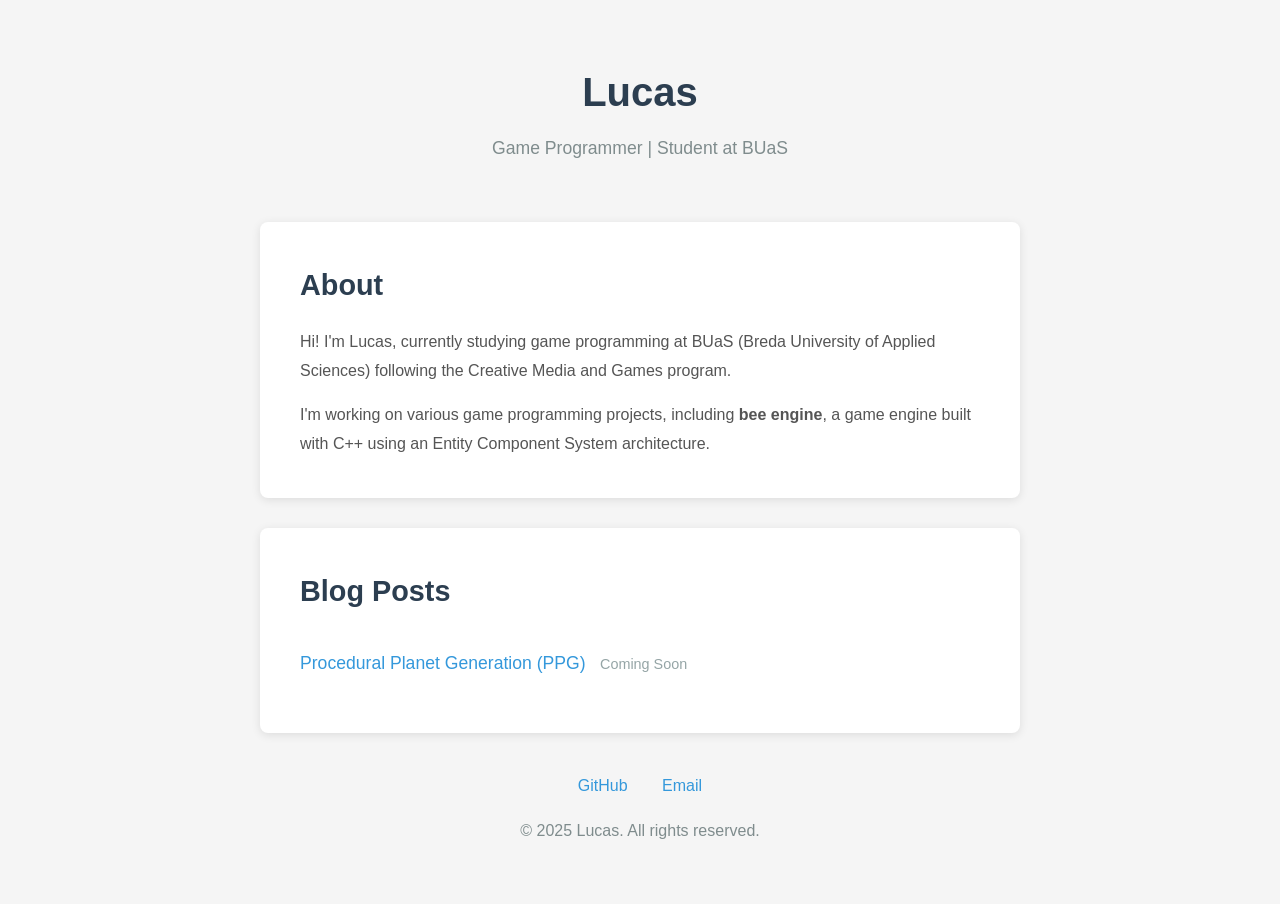
==== index.html @ 660a7a61 "Create initial index.html for portfolio and blog" ====
<!DOCTYPE html>
<html lang="en">
<head>
    <meta charset="UTF-8">
    <meta name="viewport" content="width=device-width, initial-scale=1.0">
    <title>Lucas - Portfolio & Blog</title>
    <style>
        * {
            margin: 0;
            padding: 0;
            box-sizing: border-box;
        }

        body {
            font-family: -apple-system, BlinkMacSystemFont, 'Segoe UI', Roboto, Oxygen, Ubuntu, Cantarell, sans-serif;
            line-height: 1.6;
            color: #333;
            background: #f5f5f5;
        }

        .container {
            max-width: 800px;
            margin: 0 auto;
            padding: 60px 20px;
        }

        header {
            text-align: center;
            margin-bottom: 60px;
        }

        h1 {
            font-size: 2.5em;
            margin-bottom: 10px;
            color: #2c3e50;
        }

        .subtitle {
            color: #7f8c8d;
            font-size: 1.1em;
        }

        section {
            background: white;
            padding: 40px;
            border-radius: 8px;
            box-shadow: 0 2px 10px rgba(0,0,0,0.1);
            margin-bottom: 30px;
        }

        h2 {
            color: #2c3e50;
            margin-bottom: 20px;
            font-size: 1.8em;
        }

        .blog-list {
            list-style: none;
        }

        .blog-item {
            padding: 15px 0;
            border-bottom: 1px solid #ecf0f1;
        }

        .blog-item:last-child {
            border-bottom: none;
        }

        .blog-item a {
            color: #3498db;
            text-decoration: none;
            font-size: 1.1em;
            transition: color 0.3s;
        }

        .blog-item a:hover {
            color: #2980b9;
        }

        .blog-date {
            color: #95a5a6;
            font-size: 0.9em;
            margin-left: 10px;
        }

        .about {
            color: #555;
            line-height: 1.8;
        }

        footer {
            text-align: center;
            color: #7f8c8d;
            margin-top: 40px;
        }

        .links {
            margin-top: 20px;
        }

        .links a {
            color: #3498db;
            text-decoration: none;
            margin: 0 15px;
            transition: color 0.3s;
        }

        .links a:hover {
            color: #2980b9;
        }
    </style>
</head>
<body>
    <div class="container">
        <header>
            <h1>Lucas</h1>
            <p class="subtitle">Game Programmer | Student at BUaS</p>
        </header>

        <section>
            <h2>About</h2>
            <div class="about">
                <p>Hi! I'm Lucas, currently studying game programming at BUaS (Breda University of Applied Sciences) following the Creative Media and Games program.</p>
                <p style="margin-top: 15px;">I'm working on various game programming projects, including <strong>bee engine</strong>, a game engine built with C++ using an Entity Component System architecture.</p>
            </div>
        </section>

        <section>
            <h2>Blog Posts</h2>
            <ul class="blog-list">
                <li class="blog-item">
                    <a href="./blog/procedural-planet-generation.html">Procedural Planet Generation (PPG)</a>
                    <span class="blog-date">Coming Soon</span>
                </li>
                <!-- Add more blog posts here as you write them -->
            </ul>
        </section>

        <footer>
            <div class="links">
                <a href="https://github.com/yourusername" target="_blank">GitHub</a>
                <a href="mailto:your.email@example.com">Email</a>
            </div>
            <p style="margin-top: 20px;">&copy; 2025 Lucas. All rights reserved.</p>
        </footer>
    </div>
</body>
</html>
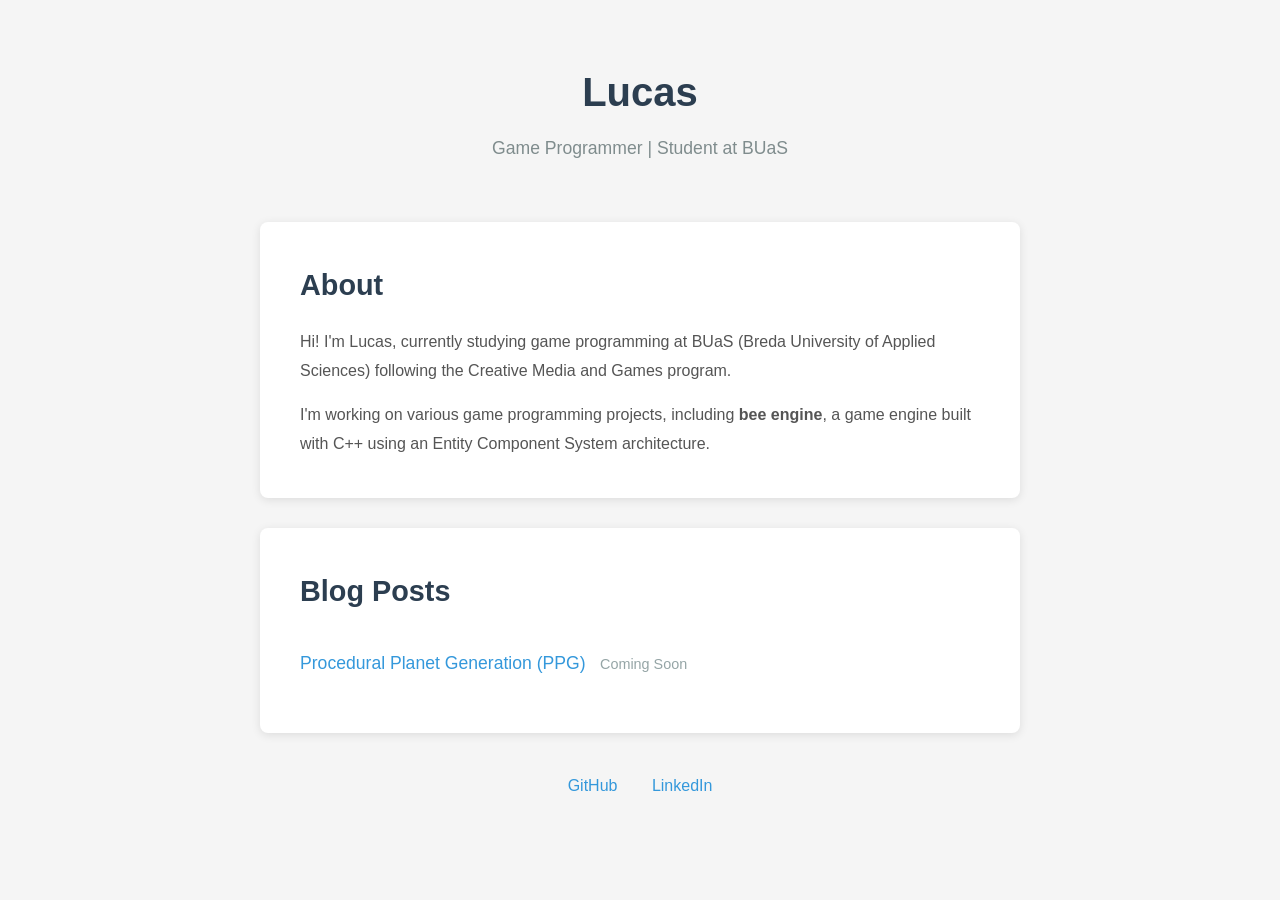
==== commit 890d5d33: "changed index.html Updated footer links and removed email contact." ====
--- a/index.html
+++ b/index.html
@@ -139,10 +139,9 @@
 
         <footer>
             <div class="links">
-                <a href="https://github.com/yourusername" target="_blank">GitHub</a>
-                <a href="mailto:your.email@example.com">Email</a>
+                <a href="https://github.com/LucasJP24" target="_blank">GitHub</a>
+                <a href="https://www.linkedin.com/in/lucas-pastoor-42b5ba345">LinkedIn</a>
             </div>
-            <p style="margin-top: 20px;">&copy; 2025 Lucas. All rights reserved.</p>
         </footer>
     </div>
 </body>
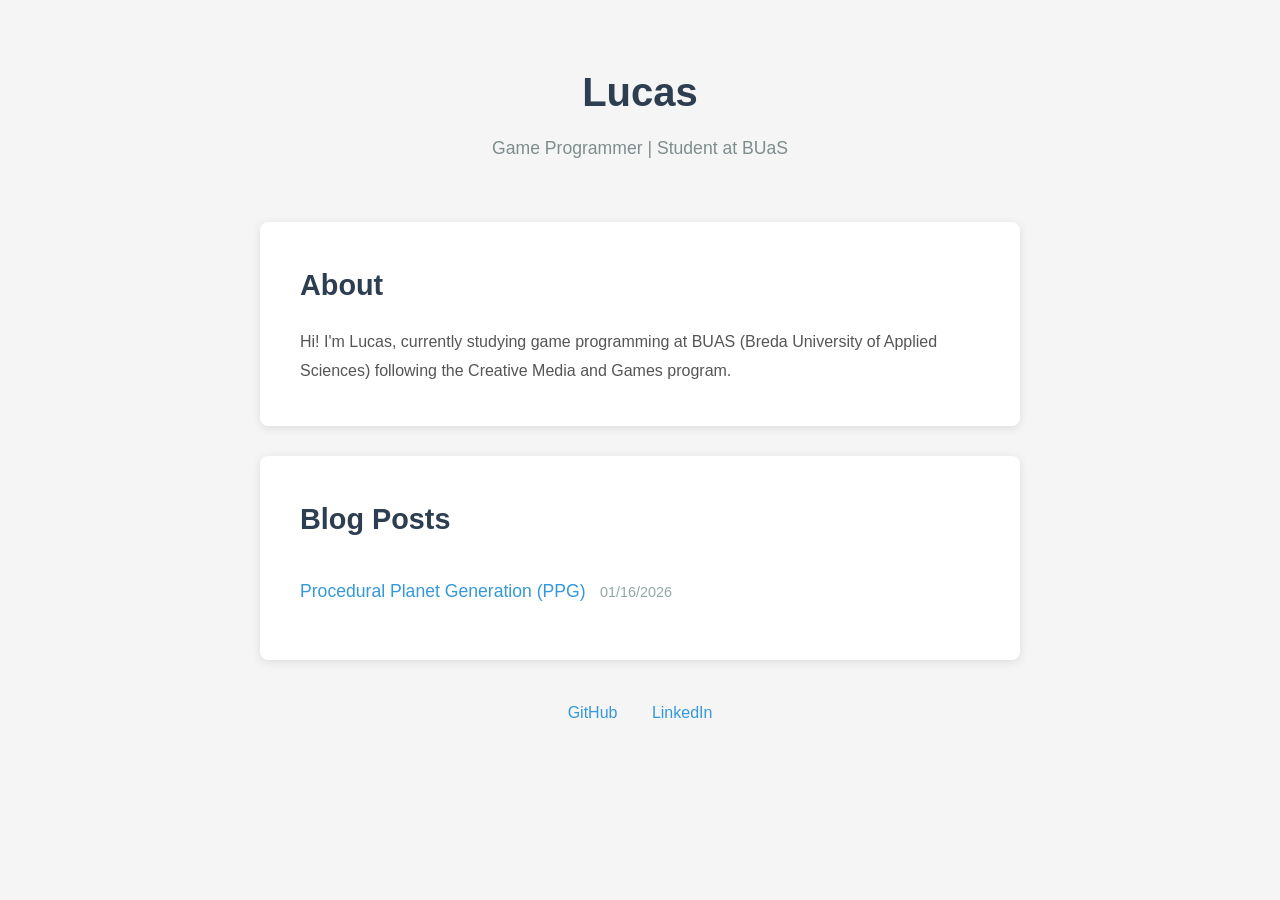
==== commit 67b14c7d: "added procedural planets" ====
--- a/index.html
+++ b/index.html
@@ -121,8 +121,7 @@
         <section>
             <h2>About</h2>
             <div class="about">
-                <p>Hi! I'm Lucas, currently studying game programming at BUaS (Breda University of Applied Sciences) following the Creative Media and Games program.</p>
-                <p style="margin-top: 15px;">I'm working on various game programming projects, including <strong>bee engine</strong>, a game engine built with C++ using an Entity Component System architecture.</p>
+                <p>Hi! I'm Lucas, currently studying game programming at BUAS (Breda University of Applied Sciences) following the Creative Media and Games program.</p>
             </div>
         </section>
 
@@ -131,7 +130,7 @@
             <ul class="blog-list">
                 <li class="blog-item">
                     <a href="./blog/procedural-planet-generation.html">Procedural Planet Generation (PPG)</a>
-                    <span class="blog-date">Coming Soon</span>
+                    <span class="blog-date">01/16/2026</span>
                 </li>
                 <!-- Add more blog posts here as you write them -->
             </ul>
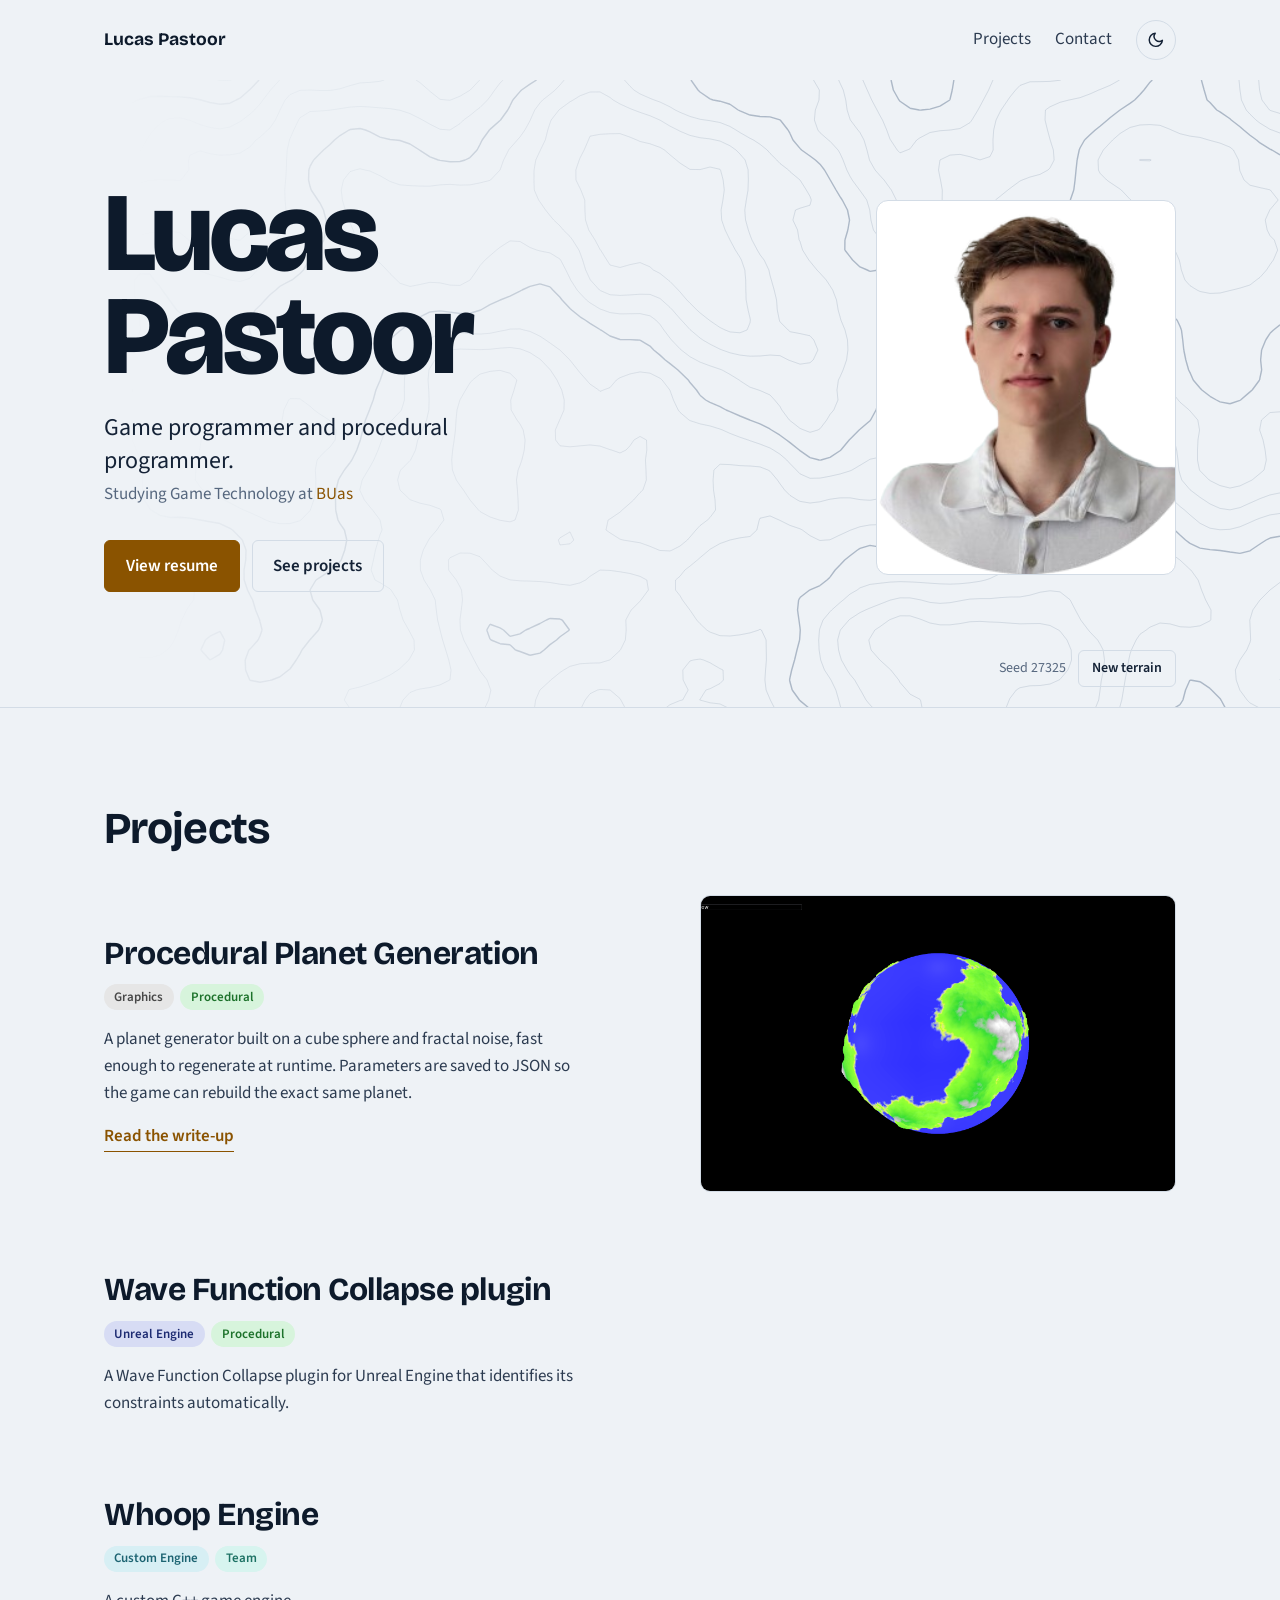
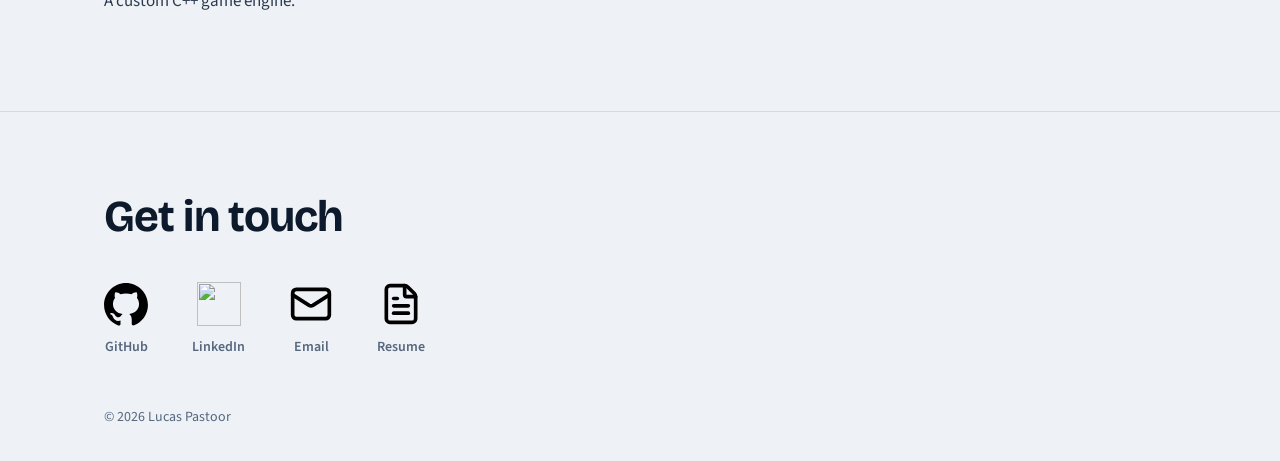
==== commit 2bc769e1: "feat: reworked the website and used own style" ====
--- a/index.html
+++ b/index.html
@@ -1,147 +1,174 @@
 <!DOCTYPE html>
 <html lang="en">
+
 <head>
     <meta charset="UTF-8">
     <meta name="viewport" content="width=device-width, initial-scale=1.0">
-    <title>Lucas - Portfolio & Blog</title>
-    <style>
-        * {
-            margin: 0;
-            padding: 0;
-            box-sizing: border-box;
-        }
+    <title>Lucas Pastoor | Game Programmer</title>
+    <meta name="description"
+        content="Lucas Pastoor, game programmer and procedural programmer studying Game Technology at BUas.">
 
-        body {
-            font-family: -apple-system, BlinkMacSystemFont, 'Segoe UI', Roboto, Oxygen, Ubuntu, Cantarell, sans-serif;
-            line-height: 1.6;
-            color: #333;
-            background: #f5f5f5;
-        }
+    <!-- 1. Theme first, blocking on purpose: prevents a flash of the wrong theme -->
+    <script src="assets/js/theme-init.js"></script>
 
-        .container {
-            max-width: 800px;
-            margin: 0 auto;
-            padding: 60px 20px;
-        }
+    <!-- 2. Fonts -->
+    <link rel="preconnect" href="https://fonts.googleapis.com">
+    <link rel="preconnect" href="https://fonts.gstatic.com" crossorigin>
+    <link rel="stylesheet"
+        href="https://fonts.googleapis.com/css2?family=Bricolage+Grotesque:opsz,wght@12..96,600;12..96,800&family=Source+Sans+3:wght@400;600&display=swap">
 
-        header {
-            text-align: center;
-            margin-bottom: 60px;
-        }
+    <!-- 3. Styles: shared → components → page -->
+    <link rel="stylesheet" href="assets/css/base.css">
+    <link rel="stylesheet" href="assets/css/components/site-header.css">
+    <link rel="stylesheet" href="assets/css/components/button.css">
+    <link rel="stylesheet" href="assets/css/components/tag.css">
+    <link rel="stylesheet" href="assets/css/home.css">
 
-        h1 {
-            font-size: 2.5em;
-            margin-bottom: 10px;
-            color: #2c3e50;
-        }
+    <!-- 4. Scripts: `defer` keeps this order and runs after the HTML is parsed.
+            Data must load before the components that use it. -->
+    <script defer src="data/tags.js"></script>
+    <script defer src="data/projects.js"></script>
+    <script defer src="assets/js/components/theme-toggle.js"></script>
+    <script defer src="assets/js/components/tag.js"></script>
+    <script defer src="assets/js/components/project-list.js"></script>
+    <script defer src="assets/js/components/noise-field.js"></script>
+</head>
 
-        .subtitle {
-            color: #7f8c8d;
-            font-size: 1.1em;
-        }
+<body>
+    <a class="skip-link" href="#main">Skip to content</a>
 
-        section {
-            background: white;
-            padding: 40px;
-            border-radius: 8px;
-            box-shadow: 0 2px 10px rgba(0,0,0,0.1);
-            margin-bottom: 30px;
-        }
+    <header class="site-header">
+        <a class="site-header__brand" href="./">Lucas Pastoor</a>
+        <nav class="site-header__nav" aria-label="Main">
+            <a href="#projects">Projects</a>
+            <a href="#contact">Contact</a>
+            <button class="theme-toggle" type="button" data-theme-toggle aria-label="Switch theme">
+                <!-- Sun: shown in dark mode (switch to light) -->
+                <svg class="theme-toggle__sun" viewBox="0 0 24 24" fill="none" stroke="currentColor" stroke-width="2"
+                    stroke-linecap="round" aria-hidden="true">
+                    <circle cx="12" cy="12" r="4" />
+                    <path
+                        d="M12 2v2M12 20v2M4.9 4.9l1.4 1.4M17.7 17.7l1.4 1.4M2 12h2M20 12h2M4.9 19.1l1.4-1.4M17.7 6.3l1.4-1.4" />
+                </svg>
+                <!-- Moon: shown in light mode (switch to dark) -->
+                <svg class="theme-toggle__moon" viewBox="0 0 24 24" fill="none" stroke="currentColor" stroke-width="2"
+                    stroke-linecap="round" stroke-linejoin="round" aria-hidden="true">
+                    <path d="M21 12.8A9 9 0 1 1 11.2 3a7 7 0 0 0 9.8 9.8z" />
+                </svg>
+            </button>
+        </nav>
+    </header>
 
-        h2 {
-            color: #2c3e50;
-            margin-bottom: 20px;
-            font-size: 1.8em;
-        }
+    <main id="main">
+        <!-- ========== Hero ========== -->
+        <section class="hero" aria-labelledby="hero-name">
+            <canvas class="hero__field" data-noise-field aria-hidden="true"></canvas>
 
-        .blog-list {
-            list-style: none;
-        }
+            <div class="hero__inner">
+                <div class="hero__text">
+                    <h1 class="hero__name" id="hero-name">
+                        <span>Lucas</span>
+                        <span>Pastoor</span>
+                    </h1>
+                    <p class="hero__role">Game programmer and procedural programmer.</p>
+                    <p class="hero__study">
+                        Studying Game Technology at <a href="https://www.buas.nl/" target="_blank"
+                            rel="noopener">BUas</a>
+                    </p>
 
-        .blog-item {
-            padding: 15px 0;
-            border-bottom: 1px solid #ecf0f1;
-        }
+                    <div class="hero__actions">
+                        <a class="button button--primary" href="assets/files/Lucas_Pastoor_Resume.pdf" target="_blank"
+                            rel="noopener">View resume</a>
+                        <a class="button" href="#projects">See projects</a>
+                    </div>
+                </div>
 
-        .blog-item:last-child {
-            border-bottom: none;
-        }
+                <img class="hero__photo" src="assets/media/images/lucas.png" alt="Portrait of Lucas Pastoor" width="300"
+                    height="375">
+            </div>
 
-        .blog-item a {
-            color: #3498db;
-            text-decoration: none;
-            font-size: 1.1em;
-            transition: color 0.3s;
-        }
-
-        .blog-item a:hover {
-            color: #2980b9;
-        }
-
-        .blog-date {
-            color: #95a5a6;
-            font-size: 0.9em;
-            margin-left: 10px;
-        }
-
-        .about {
-            color: #555;
-            line-height: 1.8;
-        }
-
-        footer {
-            text-align: center;
-            color: #7f8c8d;
-            margin-top: 40px;
-        }
-
-        .links {
-            margin-top: 20px;
-        }
-
-        .links a {
-            color: #3498db;
-            text-decoration: none;
-            margin: 0 15px;
-            transition: color 0.3s;
-        }
-
-        .links a:hover {
-            color: #2980b9;
-        }
-    </style>
-</head>
-<body>
-    <div class="container">
-        <header>
-            <h1>Lucas</h1>
-            <p class="subtitle">Game Programmer | Student at BUaS</p>
-        </header>
-
-        <section>
-            <h2>About</h2>
-            <div class="about">
-                <p>Hi! I'm Lucas, currently studying game programming at BUAS (Breda University of Applied Sciences) following the Creative Media and Games program.</p>
+            <div class="hero__reseed">
+                <span data-noise-seed></span>
+                <button class="button button--small" type="button" data-noise-reseed>New terrain</button>
             </div>
         </section>
 
-        <section>
-            <h2>Blog Posts</h2>
-            <ul class="blog-list">
-                <li class="blog-item">
-                    <a href="./blog/procedural-planet-generation.html">Procedural Planet Generation (PPG)</a>
-                    <span class="blog-date">01/16/2026</span>
+        <!-- ========== Projects ========== -->
+        <section class="projects" id="projects" aria-labelledby="projects-title">
+            <h2 class="section-title" id="projects-title">Projects</h2>
+
+            <!-- Filled by project-list.js from data/projects.js -->
+            <div class="project-list" data-project-list>
+                <noscript>
+                    <p>Turn on JavaScript to see my projects, or find them on
+                        <a href="https://github.com/LucasJP24">GitHub</a>.
+                    </p>
+                </noscript>
+            </div>
+        </section>
+    </main>
+
+    <!-- ========== Contact ========== -->
+    <footer class="site-footer" id="contact">
+        <div class="site-footer__inner">
+            <h2 class="section-title">Get in touch</h2>
+
+            <!-- Icons are decorative (aria-hidden / empty alt): the label text
+                 below each one already gives the link its name. -->
+            <ul class="social-links">
+                <li>
+                    <a class="social-link" href="https://github.com/LucasJP24" target="_blank" rel="noopener">
+                        <span class="social-link__icon social-link__icon--mono social-link__icon--github"
+                            aria-hidden="true"></span>
+                        <span class="social-link__label">GitHub</span>
+                    </a>
                 </li>
-                <!-- Add more blog posts here as you write them -->
+                <li>
+                    <a class="social-link" href="https://www.linkedin.com/in/lucas-pastoor" target="_blank"
+                        rel="noopener">
+                        <!-- Full colour: LinkedIn's guidelines ask for the blue logo online -->
+                        <img class="social-link__icon" src="assets/media/icons/linkedin.png" alt="" width="44"
+                            height="44">
+                        <span class="social-link__label">LinkedIn</span>
+                    </a>
+                </li>
+                <li>
+                    <a class="social-link" href="mailto:lucas.j.pastoor@gmail.com">
+                        <span class="social-link__icon social-link__icon--mono social-link__icon--mail"
+                            aria-hidden="true"></span>
+                        <span class="social-link__label">Email</span>
+                    </a>
+                </li>
+                <li>
+                    <a class="social-link" href="assets/files/Lucas_Pastoor_Resume.pdf" target="_blank" rel="noopener">
+                        <span class="social-link__icon social-link__icon--mono social-link__icon--resume"
+                            aria-hidden="true"></span>
+                        <span class="social-link__label">Resume</span>
+                    </a>
+                </li>
             </ul>
-        </section>
 
-        <footer>
-            <div class="links">
-                <a href="https://github.com/LucasJP24" target="_blank">GitHub</a>
-                <a href="https://www.linkedin.com/in/lucas-pastoor-42b5ba345">LinkedIn</a>
+            <p class="site-footer__copy">© 2026 Lucas Pastoor</p>
+        </div>
+    </footer>
+
+    <!-- ========== Template for ONE project ==========
+         Not shown on its own. project-list.js copies it for every project in
+         data/projects.js and fills the [data-field] slots. -->
+    <template id="project-template">
+        <article class="project">
+            <div class="project__media" data-field="media">
+                <img src="" alt="" loading="lazy">
             </div>
-        </footer>
-    </div>
+            <div class="project__body">
+                <h3 class="project__title"><a data-field="title"></a></h3>
+                <ul class="project__meta" data-field="meta"></ul>
+                <ul class="tag-list" data-field="tags"></ul>
+                <p class="project__description" data-field="description"></p>
+                <span class="project__cta" aria-hidden="true">Read the write-up</span>
+            </div>
+        </article>
+    </template>
 </body>
-</html>
+
+</html>
--- a/assets/css/base.css
+++ b/assets/css/base.css
@@ -0,0 +1,175 @@
+/* ==========================================================================
+   base.css — shared by EVERY page
+   Design tokens (variables), reset, typography and generic helpers.
+   ========================================================================== */
+
+/* --- Design tokens: DARK theme (default) ---------------------------------
+   theme-init.js sets <html data-theme="dark|light"> before the page paints.
+   Every other CSS file only uses these variables, so switching theme is
+   just swapping this set of values. */
+:root,
+[data-theme="dark"] {
+    color-scheme: dark; /* native scrollbars & form controls follow the theme */
+
+    --color-bg: #0c1727;
+    --color-surface: #13233a;
+    --color-surface-alt: #182b45;
+    --color-border: #263b58;
+    --color-text: #e6edf5;
+    --color-text-soft: #c9d4e2;
+    --color-text-muted: #91a3bb;
+    --color-heading: #f3f6fa;
+    --color-subheading: #dbe4ef;
+    --color-link: #f2c66d;
+    --color-link-hover: #ffd98f;
+    --color-accent: #f2c66d;
+    --color-on-accent: #1a1405;
+
+    --color-code-bg: #08111e;
+    --color-code-inline-bg: #1c2f4a;
+
+    /* Hero contour lines (read by noise-field.js) */
+    --contour-minor: rgba(242, 198, 109, 0.16);
+    --contour-major: rgba(242, 198, 109, 0.38);
+
+    /* Tag colours: each tag only provides a HUE, the theme decides lightness */
+    --tag-sat: 45%;
+    --tag-bg-l: 22%;
+    --tag-fg-l: 82%;
+
+    --shadow: 0 1px 3px rgba(0, 0, 0, 0.35);
+}
+
+/* --- Design tokens: LIGHT theme ------------------------------------------ */
+[data-theme="light"] {
+    color-scheme: light;
+
+    --color-bg: #eef2f6;
+    --color-surface: #ffffff;
+    --color-surface-alt: #f5f7fa;
+    --color-border: #d3dce6;
+    --color-text: #142236;
+    --color-text-soft: #2c3b50;
+    --color-text-muted: #56677e;
+    --color-heading: #0d1a2b;
+    --color-subheading: #1f3048;
+    --color-link: #8a5300;
+    --color-link-hover: #6b4000;
+    --color-accent: #8a5300;
+    --color-on-accent: #ffffff;
+
+    --color-code-bg: #13233a;
+    --color-code-inline-bg: #e3e9f0;
+
+    --contour-minor: rgba(20, 50, 90, 0.12);
+    --contour-major: rgba(20, 50, 90, 0.30);
+
+    --tag-sat: 55%;
+    --tag-bg-l: 90%;
+    --tag-fg-l: 28%;
+
+    --shadow: 0 2px 10px rgba(13, 26, 43, 0.08);
+}
+
+/* --- Theme-independent tokens -------------------------------------------- */
+:root {
+    --font-display: 'Bricolage Grotesque', 'Segoe UI', system-ui, sans-serif;
+    --font-body: 'Source Sans 3', -apple-system, BlinkMacSystemFont, 'Segoe UI', Roboto, sans-serif;
+    --font-mono: 'Cascadia Mono', Consolas, 'Courier New', monospace;
+
+    --radius: 8px;
+    --content-width: 800px;   /* reading width (blog posts) */
+    --page-width: 1120px;     /* wide pages (home) */
+}
+
+/* --- Reset --------------------------------------------------------------- */
+*,
+*::before,
+*::after {
+    margin: 0;
+    padding: 0;
+    box-sizing: border-box;
+}
+
+body {
+    font-family: var(--font-body);
+    font-size: 1.0625rem;
+    line-height: 1.6;
+    color: var(--color-text);
+    background: var(--color-bg);
+}
+
+h1,
+h2,
+h3 {
+    font-family: var(--font-display);
+    color: var(--color-heading);
+    line-height: 1.15;
+}
+
+img {
+    max-width: 100%;
+    height: auto;
+}
+
+/* --- Links --------------------------------------------------------------- */
+a {
+    color: var(--color-link);
+    text-decoration: none;
+    transition: color 0.2s;
+}
+
+a:hover {
+    color: var(--color-link-hover);
+}
+
+a:focus-visible,
+input:focus-visible,
+button:focus-visible {
+    outline: 2px solid var(--color-accent);
+    outline-offset: 3px;
+}
+
+/* Hidden until a keyboard user presses Tab: jumps past the navigation */
+.skip-link {
+    position: absolute;
+    left: 1rem;
+    top: -3rem;
+    padding: 0.5rem 1rem;
+    background: var(--color-accent);
+    color: var(--color-on-accent);
+    border-radius: var(--radius);
+    z-index: 100;
+}
+
+.skip-link:focus {
+    top: 1rem;
+}
+
+/* --- Layout helpers ------------------------------------------------------ */
+.container {
+    max-width: var(--content-width);
+    margin: 0 auto;
+    padding: 60px 20px;
+}
+
+.card {
+    background: var(--color-surface);
+    padding: 40px;
+    border: 1px solid var(--color-border);
+    border-radius: var(--radius);
+    box-shadow: var(--shadow);
+}
+
+@media (max-width: 768px) {
+    .card {
+        padding: 30px 20px;
+    }
+}
+
+@media (prefers-reduced-motion: reduce) {
+    * {
+        transition: none !important;
+        animation: none !important;
+    }
+}
--- a/assets/css/components/site-header.css
+++ b/assets/css/components/site-header.css
@@ -0,0 +1,66 @@
+/* ==========================================================================
+   Site header — brand on the left, links + theme toggle on the right.
+   Used on every page.
+   ========================================================================== */
+
+.site-header {
+    position: relative;
+    z-index: 5;
+    max-width: var(--page-width);
+    margin: 0 auto;
+    padding: 1.25rem 1.5rem;
+    display: flex;
+    align-items: center;
+    justify-content: space-between;
+    gap: 1rem;
+}
+
+.site-header__brand {
+    font-family: var(--font-display);
+    font-weight: 700;
+    font-size: 1.1rem;
+    color: var(--color-heading);
+    white-space: nowrap;
+}
+
+.site-header__nav {
+    display: flex;
+    align-items: center;
+    gap: 1.5rem;
+}
+
+.site-header__nav a {
+    color: var(--color-text-soft);
+}
+
+.site-header__nav a:hover {
+    color: var(--color-link);
+}
+
+/* --- Theme toggle -------------------------------------------------------- */
+.theme-toggle {
+    display: inline-grid;
+    place-items: center;
+    width: 2.5rem;
+    height: 2.5rem;
+    border: 1px solid var(--color-border);
+    border-radius: 50%;
+    background: transparent;
+    color: var(--color-text);
+    cursor: pointer;
+}
+
+.theme-toggle:hover {
+    border-color: var(--color-accent);
+}
+
+.theme-toggle svg {
+    width: 1.1rem;
+    height: 1.1rem;
+}
+
+/* Show the icon of the theme you would switch TO */
+[data-theme="dark"] .theme-toggle__moon,
+[data-theme="light"] .theme-toggle__sun {
+    display: none;
+}
--- a/assets/css/components/button.css
+++ b/assets/css/components/button.css
@@ -0,0 +1,40 @@
+/* ==========================================================================
+   Buttons — for links that look like buttons (.button) and real buttons.
+   ========================================================================== */
+
+.button {
+    display: inline-flex;
+    align-items: center;
+    gap: 0.5rem;
+    padding: 0.7rem 1.3rem;
+    border: 1px solid var(--color-border);
+    border-radius: 6px;
+    background: transparent;
+    color: var(--color-text);
+    font: inherit;
+    font-weight: 600;
+    cursor: pointer;
+    transition: border-color 0.2s, background-color 0.2s, color 0.2s;
+}
+
+.button:hover {
+    border-color: var(--color-accent);
+    color: var(--color-text);
+}
+
+.button--primary {
+    background: var(--color-accent);
+    border-color: var(--color-accent);
+    color: var(--color-on-accent);
+}
+
+.button--primary:hover {
+    background: var(--color-link-hover);
+    border-color: var(--color-link-hover);
+    color: var(--color-on-accent);
+}
+
+.button--small {
+    padding: 0.4rem 0.8rem;
+    font-size: 0.875rem;
+}
--- a/assets/css/components/tag.css
+++ b/assets/css/components/tag.css
@@ -0,0 +1,30 @@
+/* ==========================================================================
+   Tags — coloured labels like "C++" or "Procedural".
+   tag.js sets --tag-hue from data/tags.js. The theme tokens in base.css
+   decide how light/dark the background and text are, so ONE hue per tag
+   looks right in both dark and light mode.
+   ========================================================================== */
+
+.tag-list {
+    display: flex;
+    flex-wrap: wrap;
+    gap: 0.4rem;
+    list-style: none;
+}
+
+.tag {
+    --tag-hue: 215;
+    --tag-fg-sat: 60%;
+    padding: 0.15rem 0.65rem;
+    border-radius: 999px;
+    font-size: 0.8125rem;
+    font-weight: 600;
+    background: hsl(var(--tag-hue) var(--tag-sat) var(--tag-bg-l));
+    color: hsl(var(--tag-hue) var(--tag-fg-sat) var(--tag-fg-l));
+}
+
+/* A tag that isn't in data/tags.js turns grey, so you notice and add it */
+.tag--unknown {
+    --tag-sat: 0%;
+    --tag-fg-sat: 0%;
+}
--- a/assets/css/home.css
+++ b/assets/css/home.css
@@ -0,0 +1,304 @@
+/* ==========================================================================
+   home.css — only loaded by index.html
+   Sections: hero → projects → contact footer
+   ========================================================================== */
+
+/* --- Hero ---------------------------------------------------------------- */
+.hero {
+    position: relative;
+    overflow: hidden;
+    border-bottom: 1px solid var(--color-border);
+}
+
+/* The generated contour map. Faded out on the left so the text stays readable. */
+.hero__field {
+    position: absolute;
+    inset: 0;
+    width: 100%;
+    height: 100%;
+    -webkit-mask-image: linear-gradient(to right, transparent 10%, #000 60%);
+    mask-image: linear-gradient(to right, transparent 10%, #000 60%);
+}
+
+.hero__inner {
+    position: relative;
+    max-width: var(--page-width);
+    margin: 0 auto;
+    padding: clamp(3rem, 8vw, 6.5rem) 1.5rem clamp(4.5rem, 9vw, 7.5rem);
+    display: grid;
+    grid-template-columns: minmax(0, 1fr) auto;
+    align-items: center;
+    gap: 3rem;
+}
+
+.hero__name {
+    font-size: clamp(3.2rem, 10vw, 7rem);
+    font-weight: 800;
+    line-height: 0.92;
+    letter-spacing: -0.035em;
+    margin-bottom: 1.5rem;
+}
+
+.hero__name span {
+    display: block;
+}
+
+.hero__role {
+    font-size: clamp(1.2rem, 2.4vw, 1.5rem);
+    color: var(--color-text);
+    line-height: 1.35;
+    max-width: 36ch;
+}
+
+.hero__study {
+    margin-top: 0.25rem;
+    color: var(--color-text-muted);
+}
+
+.hero__actions {
+    display: flex;
+    flex-wrap: wrap;
+    gap: 0.75rem;
+    margin-top: 2rem;
+}
+
+.hero__photo {
+    width: clamp(180px, 24vw, 300px);
+    aspect-ratio: 4 / 5;
+    object-fit: cover;
+    border-radius: 12px;
+    border: 1px solid var(--color-border);
+    background: var(--color-surface); /* visible while the photo loads */
+}
+
+/* "New terrain" control, bottom right of the hero */
+.hero__reseed {
+    position: absolute;
+    /* Line up with the content edge on wide screens, not the window edge */
+    right: max(1.5rem, calc((100% - var(--page-width)) / 2 + 1.5rem));
+    bottom: 1.25rem;
+    display: flex;
+    align-items: center;
+    gap: 0.75rem;
+    font-size: 0.875rem;
+    color: var(--color-text-muted);
+}
+
+@media (max-width: 720px) {
+    .hero__inner {
+        grid-template-columns: 1fr;
+        gap: 2rem;
+    }
+
+    .hero__inner {
+        padding-bottom: 5.5rem; /* room for the "New terrain" control */
+    }
+
+    .hero__photo {
+        order: -1;            /* photo above the name on phones */
+        width: 140px;
+    }
+
+    .hero__field {
+        -webkit-mask-image: linear-gradient(to bottom, #000 0%, transparent 85%);
+        mask-image: linear-gradient(to bottom, #000 0%, transparent 85%);
+    }
+}
+
+/* --- Projects ------------------------------------------------------------ */
+.projects {
+    max-width: var(--page-width);
+    margin: 0 auto;
+    padding: clamp(3.5rem, 8vw, 6rem) 1.5rem;
+}
+
+.section-title {
+    font-size: clamp(2rem, 4vw, 2.75rem);
+    letter-spacing: -0.02em;
+    margin-bottom: 2.5rem;
+}
+
+.project-list {
+    display: grid;
+    gap: clamp(3rem, 7vw, 5rem);
+}
+
+/* One project row: image + text side by side */
+.project {
+    position: relative;
+    display: grid;
+    grid-template-columns: minmax(0, 1.15fr) minmax(0, 1fr);
+    align-items: center;
+    gap: clamp(1.5rem, 4vw, 3rem);
+}
+
+/* Every second project puts the image on the right */
+.project:nth-child(even) .project__media {
+    order: 2;
+}
+
+.project__media img {
+    display: block;
+    width: 100%;
+    aspect-ratio: 16 / 10;
+    object-fit: cover;
+    border-radius: 10px;
+    border: 1px solid var(--color-border);
+    background: var(--color-surface);
+    transition: border-color 0.2s;
+}
+
+.project__title {
+    font-size: clamp(1.5rem, 3vw, 2rem);
+    letter-spacing: -0.015em;
+    margin-bottom: 0.75rem;
+}
+
+.project__title a {
+    color: var(--color-heading);
+}
+
+/* "Stretched link": the title link covers the whole row, so the entire
+   project is clickable while there is only ONE link for keyboard and
+   screen-reader users. */
+.project__title a::after {
+    content: '';
+    position: absolute;
+    inset: 0;
+}
+
+.project__title a:focus-visible {
+    outline: none;
+}
+
+.project:has(.project__title a:focus-visible) {
+    outline: 2px solid var(--color-accent);
+    outline-offset: 8px;
+    border-radius: 12px;
+}
+
+.project__meta {
+    display: flex;
+    flex-wrap: wrap;
+    gap: 0.25rem 1.25rem;
+    list-style: none;
+    font-size: 0.9375rem;
+    color: var(--color-text-muted);
+    margin-bottom: 0.9rem;
+}
+
+.project__description {
+    margin-top: 1rem;
+    color: var(--color-text-soft);
+    max-width: 60ch;
+}
+
+.project__cta {
+    display: inline-block;
+    margin-top: 1rem;
+    font-weight: 600;
+    color: var(--color-link);
+    border-bottom: 1px solid currentColor;
+}
+
+/* Hover anywhere on the row: highlight image border + title */
+.project:hover .project__media img {
+    border-color: var(--color-accent);
+}
+
+.project:hover .project__title a {
+    color: var(--color-link);
+}
+
+/* Projects without a link aren't clickable */
+.project--static .project__cta {
+    display: none;
+}
+
+@media (max-width: 720px) {
+    .project {
+        grid-template-columns: 1fr;
+    }
+
+    .project:nth-child(even) .project__media {
+        order: 0;
+    }
+}
+
+/* --- Contact footer ------------------------------------------------------ */
+.site-footer {
+    border-top: 1px solid var(--color-border);
+}
+
+.site-footer__inner {
+    max-width: var(--page-width);
+    margin: 0 auto;
+    padding: clamp(3rem, 7vw, 5rem) 1.5rem 2rem;
+}
+
+/* --- Social links: icon with a small label below ------------------------ */
+.social-links {
+    list-style: none;
+    display: flex;
+    flex-wrap: wrap;
+    gap: 1.5rem 2.75rem;
+    margin-bottom: 3rem;
+}
+
+/* Icon colour for single-colour logos. GitHub's guidelines only allow its
+   logo in white or black (or grey/green), so it's pure white/black here. */
+[data-theme="dark"] .social-links {
+    --color-icon: #ffffff;
+}
+
+[data-theme="light"] .social-links {
+    --color-icon: #000000;
+}
+
+.social-link {
+    display: flex;
+    flex-direction: column;
+    align-items: center;
+    gap: 0.6rem;
+    color: var(--color-text-muted);
+}
+
+.social-link__icon {
+    display: block;
+    width: 2.75rem;   /* 44px: above LinkedIn's 21px minimum, and a good tap size */
+    height: 2.75rem;
+    transition: transform 0.2s;
+}
+
+/* Single-colour icons: the SVG file is used as a stencil (mask) and the
+   element's background colour shows through it. So the icon takes its
+   colour from CSS, and follows the theme, even though it's an external file. */
+.social-link__icon--mono {
+    background-color: var(--color-icon);
+    -webkit-mask: var(--icon) center / contain no-repeat;
+    mask: var(--icon) center / contain no-repeat;
+}
+
+/* Paths are relative to THIS css file (assets/css/), not to index.html */
+.social-link__icon--github { --icon: url('../media/icons/github.svg'); }
+.social-link__icon--mail   { --icon: url('../media/icons/mail.svg'); }
+.social-link__icon--resume { --icon: url('../media/icons/file-text.svg'); }
+
+.social-link__label {
+    font-size: 0.875rem;
+    font-weight: 600;
+}
+
+/* Hover: the label takes the accent colour, the logos keep their brand colours */
+.social-link:hover {
+    color: var(--color-link);
+}
+
+.social-link:hover .social-link__icon {
+    transform: translateY(-2px);
+}
+
+.site-footer__copy {
+    font-size: 0.875rem;
+    color: var(--color-text-muted);
+}
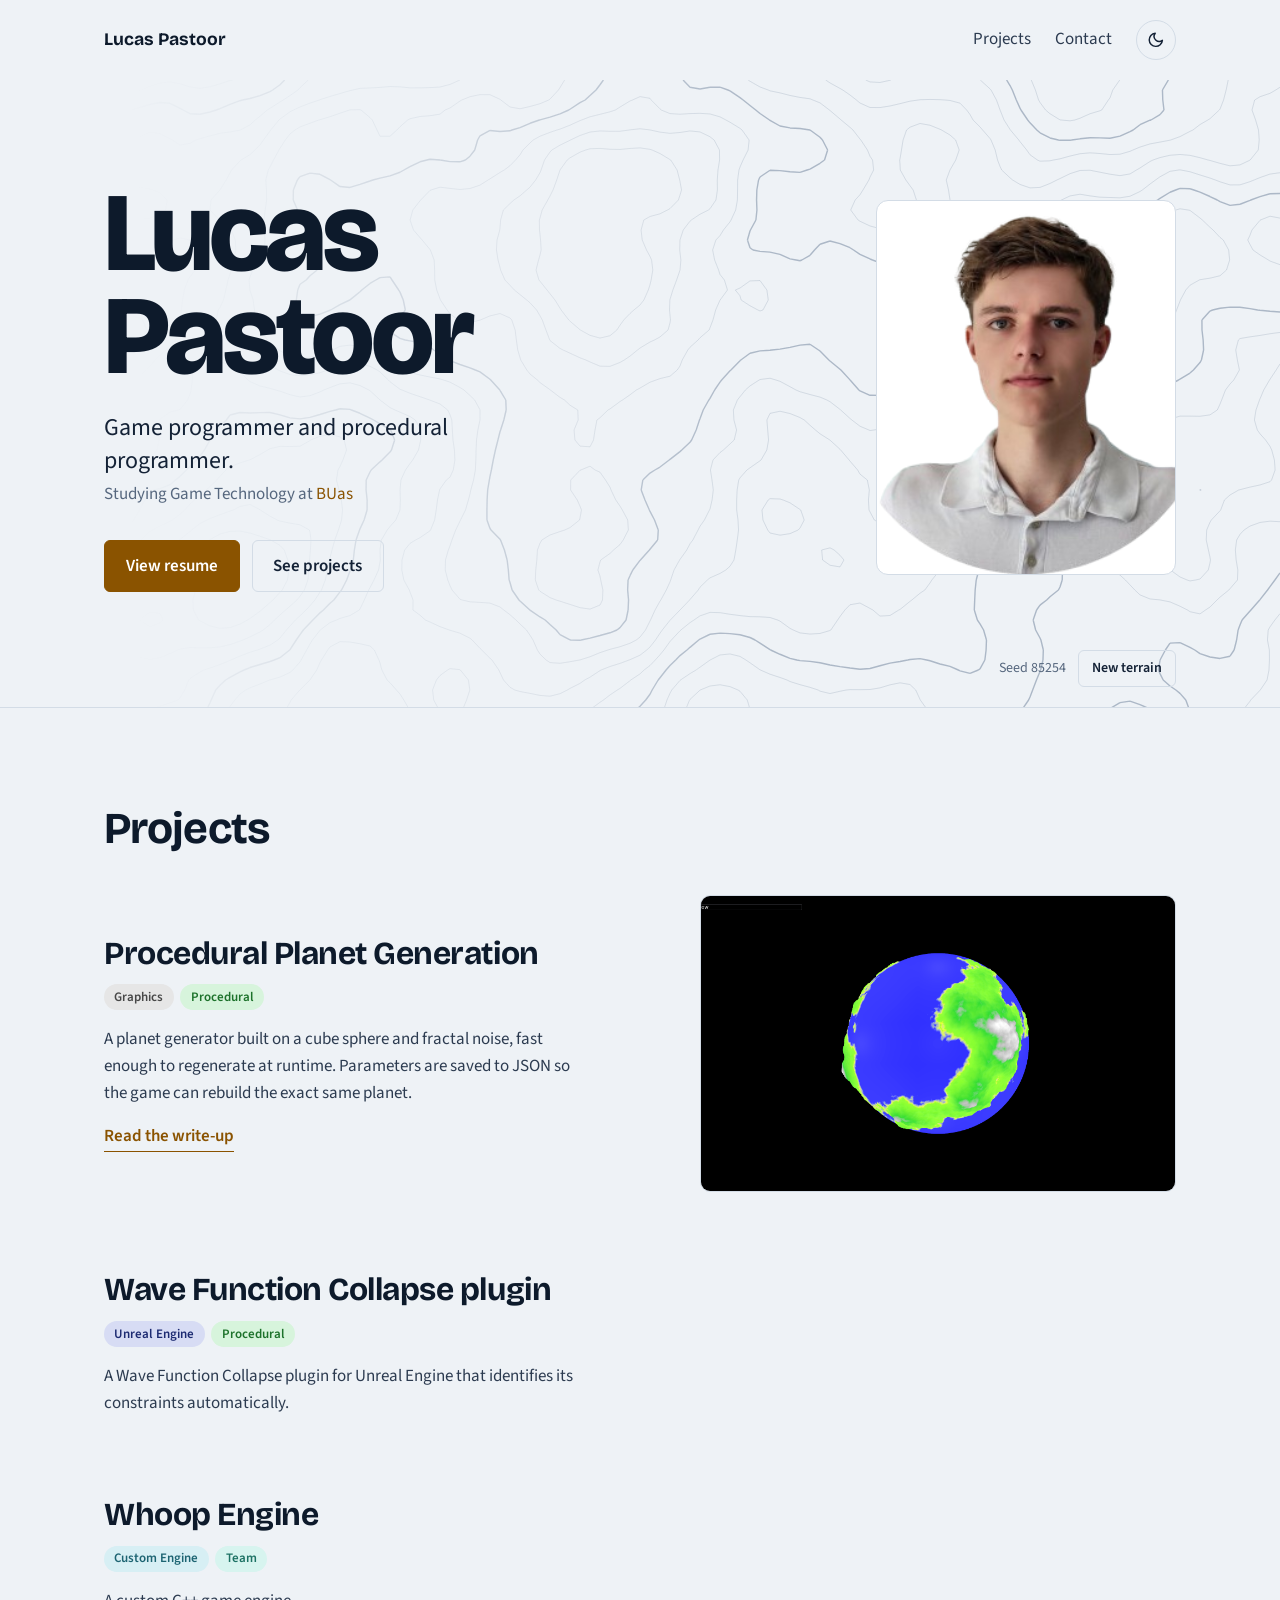
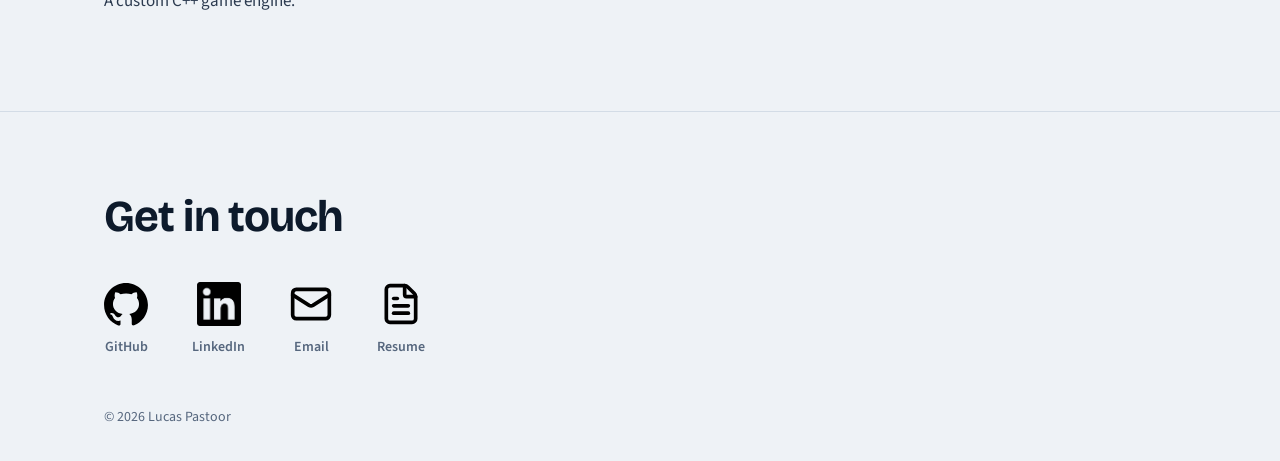
==== commit 9995db75: "change: changed linkedIn logo to fit style" ====
--- a/index.html
+++ b/index.html
@@ -124,11 +124,10 @@
                     </a>
                 </li>
                 <li>
-                    <a class="social-link" href="https://www.linkedin.com/in/lucas-pastoor" target="_blank"
+                    <a class="social-link" href="https://www.linkedin.com/in/lucas-pastoor-42b5ba345" target="_blank"
                         rel="noopener">
-                        <!-- Full colour: LinkedIn's guidelines ask for the blue logo online -->
-                        <img class="social-link__icon" src="assets/media/icons/linkedin.png" alt="" width="44"
-                            height="44">
+                        <span class="social-link__icon social-link__icon--mono social-link__icon--linkedin"
+                            aria-hidden="true"></span>
                         <span class="social-link__label">LinkedIn</span>
                     </a>
                 </li>
--- a/assets/css/home.css
+++ b/assets/css/home.css
@@ -245,8 +245,8 @@
     margin-bottom: 3rem;
 }
 
-/* Icon colour for single-colour logos. GitHub's guidelines only allow its
-   logo in white or black (or grey/green), so it's pure white/black here. */
+/* Icon colour for single-colour logos (GitHub, LinkedIn, mail, resume).
+   Pure white / black, as both brands' single-colour versions require. */
 [data-theme="dark"] .social-links {
     --color-icon: #ffffff;
 }
@@ -280,7 +280,8 @@
 }
 
 /* Paths are relative to THIS css file (assets/css/), not to index.html */
-.social-link__icon--github { --icon: url('../media/icons/github.svg'); }
+.social-link__icon--github   { --icon: url('../media/icons/github.svg'); }
+.social-link__icon--linkedin { --icon: url('../media/icons/linkedin.png'); }
 .social-link__icon--mail   { --icon: url('../media/icons/mail.svg'); }
 .social-link__icon--resume { --icon: url('../media/icons/file-text.svg'); }
 
@@ -289,7 +290,7 @@
     font-weight: 600;
 }
 
-/* Hover: the label takes the accent colour, the logos keep their brand colours */
+/* Hover: the label takes the accent colour, the logos stay white/black */
 .social-link:hover {
     color: var(--color-link);
 }
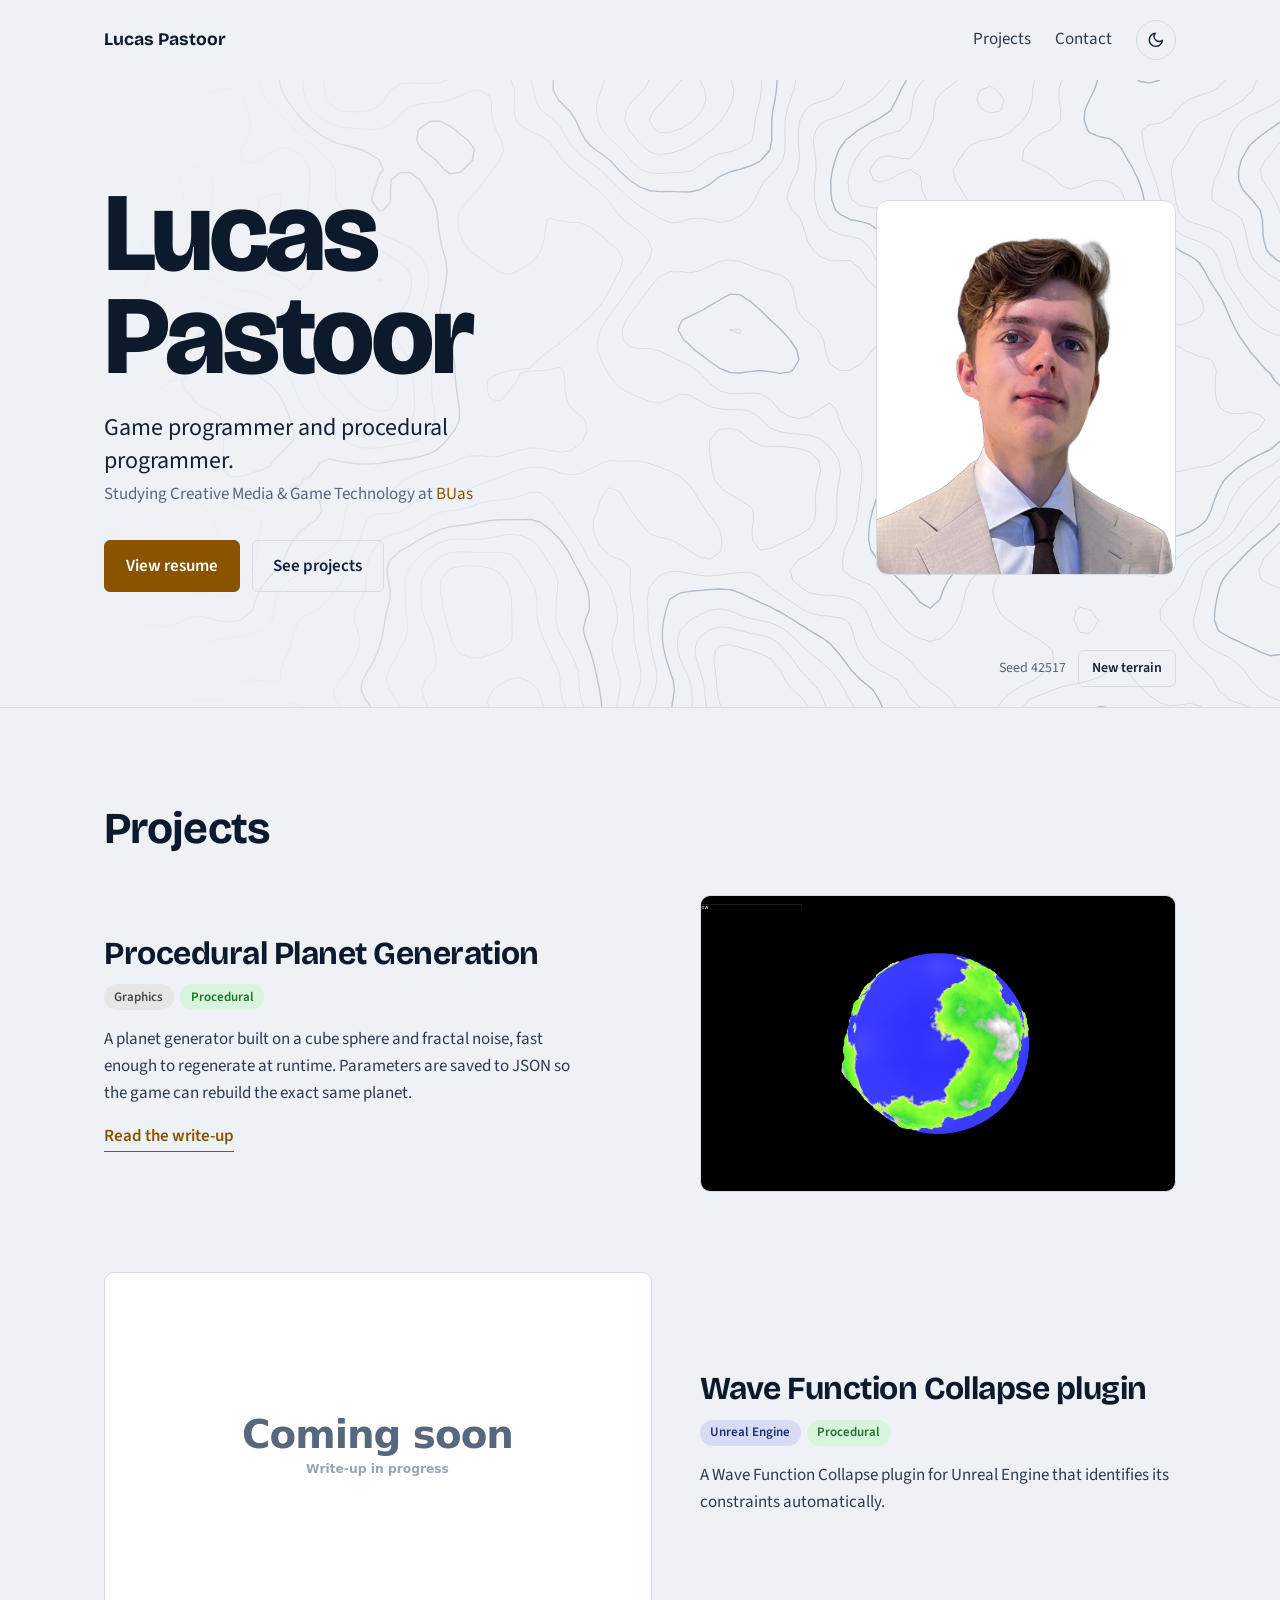
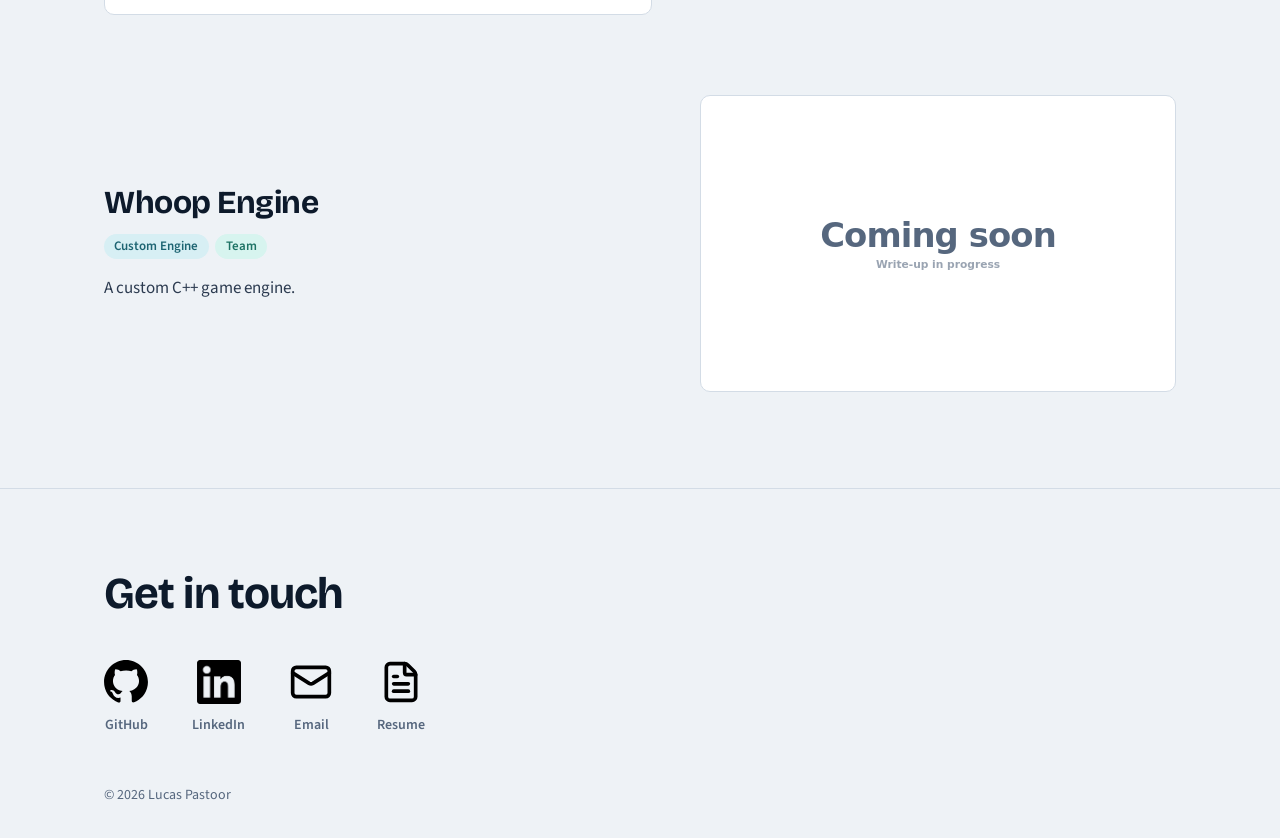
==== commit 53b4fb43: "add: clarified study name" ====
--- a/index.html
+++ b/index.html
@@ -6,7 +6,7 @@
     <meta name="viewport" content="width=device-width, initial-scale=1.0">
     <title>Lucas Pastoor | Game Programmer</title>
     <meta name="description"
-        content="Lucas Pastoor, game programmer and procedural programmer studying Game Technology at BUas.">
+        content="Lucas Pastoor, game programmer and procedural programmer studying Creative Media & Game Technology at BUas.">
 
     <!-- 1. Theme first, blocking on purpose: prevents a flash of the wrong theme -->
     <script src="assets/js/theme-init.js"></script>
@@ -72,7 +72,7 @@
                     </h1>
                     <p class="hero__role">Game programmer and procedural programmer.</p>
                     <p class="hero__study">
-                        Studying Game Technology at <a href="https://www.buas.nl/" target="_blank"
+                        Studying Creative Media & Game Technology at <a href="https://www.buas.nl/" target="_blank"
                             rel="noopener">BUas</a>
                     </p>
 
--- a/assets/css/home.css
+++ b/assets/css/home.css
@@ -158,6 +158,31 @@
     color: var(--color-heading);
 }
 
+/* "Coming soon" placeholder for projects without an image.
+   The box uses theme colours; the text is coming-soon.svg used as a mask
+   (same trick as the social icons), painted in the muted text colour. */
+.project__media--soon {
+    position: relative;
+    aspect-ratio: 16 / 10;
+    border: 1px solid var(--color-border);
+    border-radius: 10px;
+    background: var(--color-surface);
+    transition: border-color 0.2s;
+}
+
+.project__media--soon::after {
+    content: '';
+    position: absolute;
+    inset: 0;
+    background-color: var(--color-text-muted);
+    -webkit-mask: url('../media/images/coming_soon.svg') center / 75% auto no-repeat;
+    mask: url('../media/images/coming_soon.svg') center / 75% auto no-repeat;
+}
+
+.project:hover .project__media--soon {
+    border-color: var(--color-accent);
+}
+
 /* "Stretched link": the title link covers the whole row, so the entire
    project is clickable while there is only ONE link for keyboard and
    screen-reader users. */
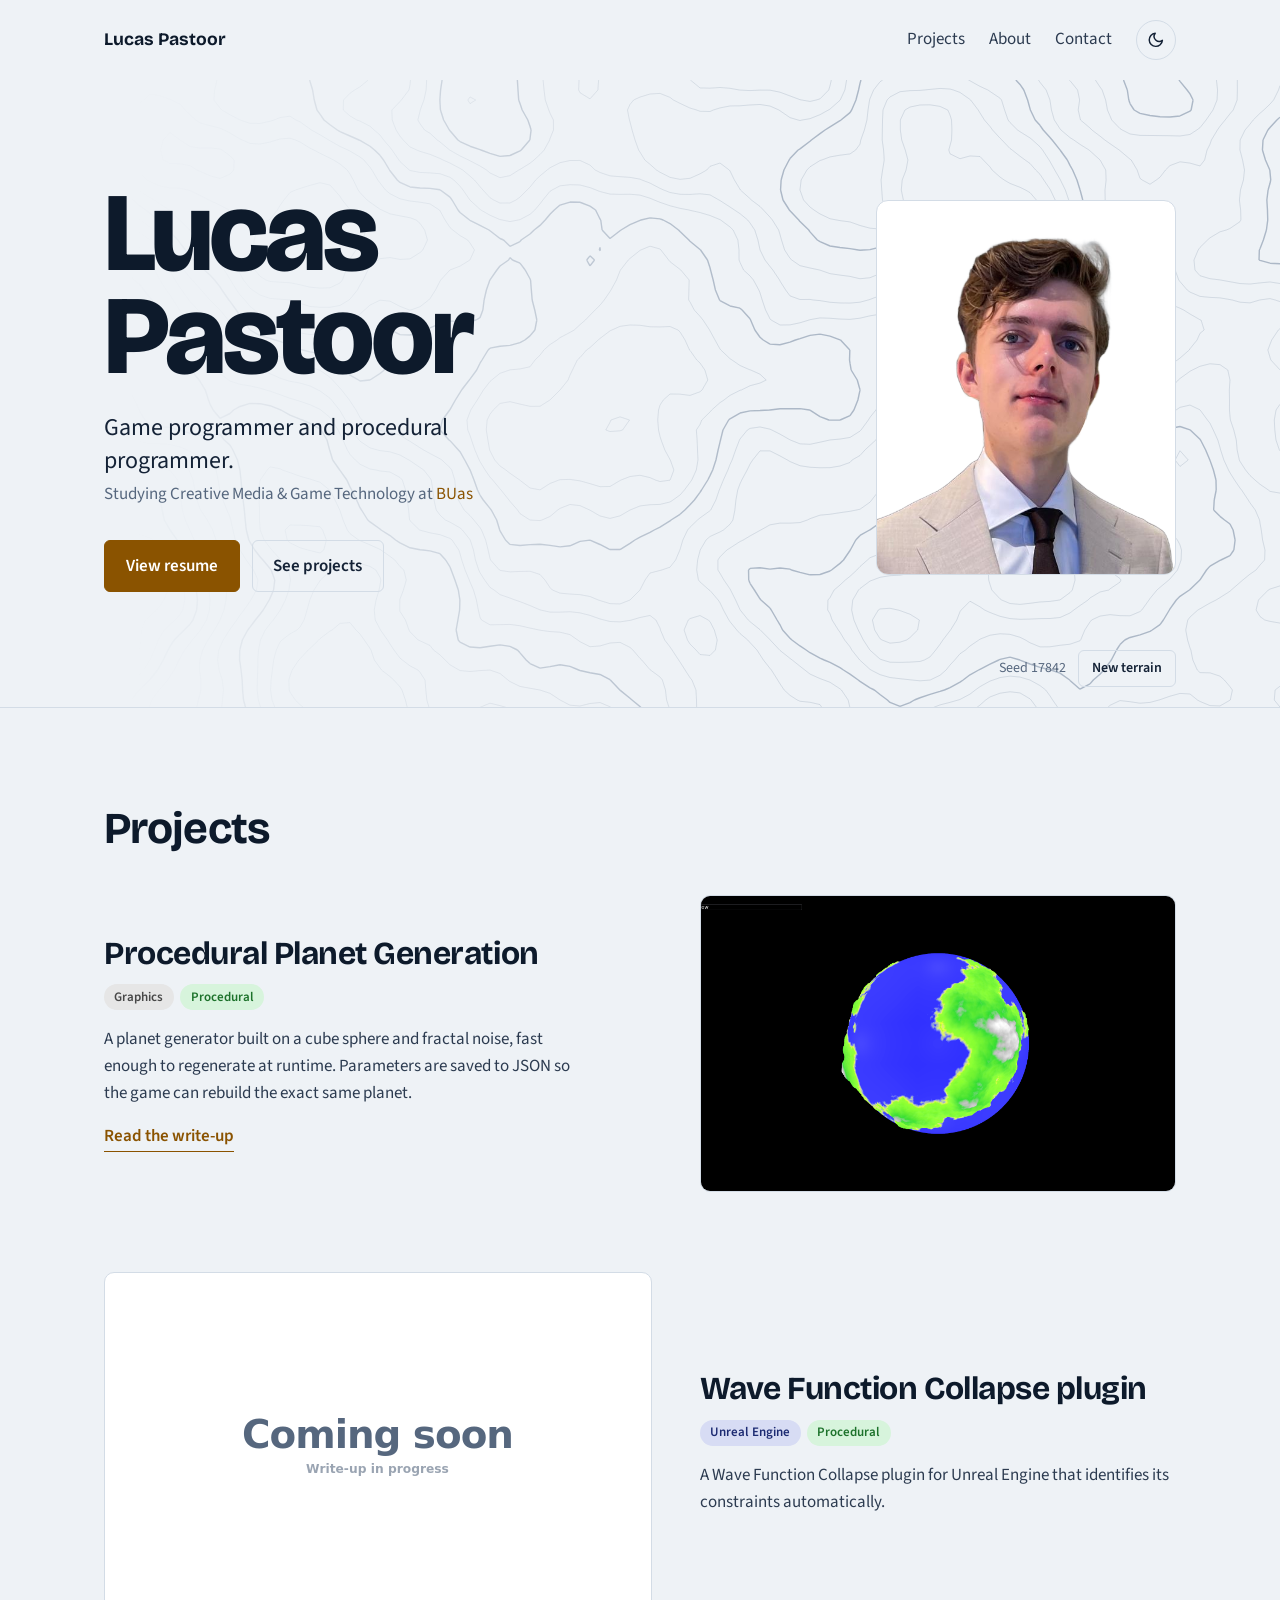
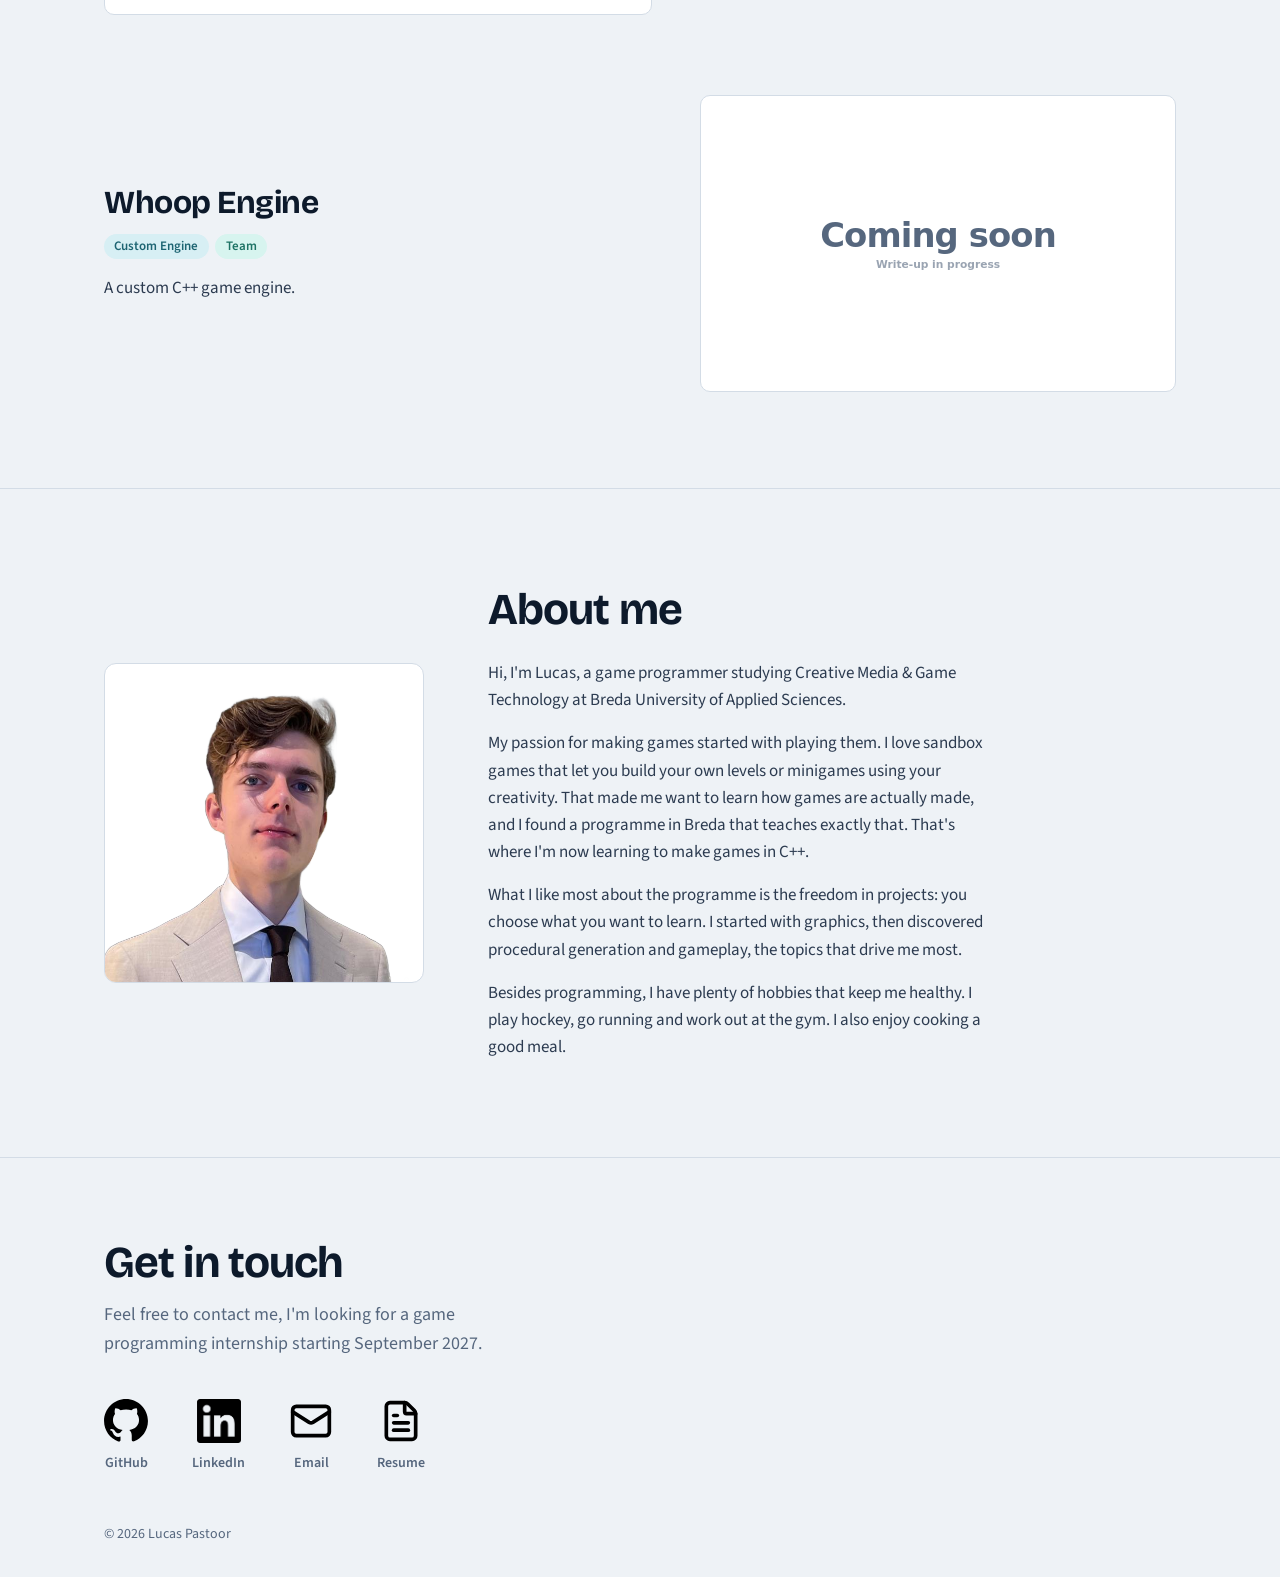
==== commit 4dfb9e1d: "add: added about me section and subtitle to Get In Touch" ====
--- a/index.html
+++ b/index.html
@@ -41,6 +41,7 @@
         <a class="site-header__brand" href="./">Lucas Pastoor</a>
         <nav class="site-header__nav" aria-label="Main">
             <a href="#projects">Projects</a>
+            <a href="#about">About</a>
             <a href="#contact">Contact</a>
             <button class="theme-toggle" type="button" data-theme-toggle aria-label="Switch theme">
                 <!-- Sun: shown in dark mode (switch to light) -->
@@ -106,12 +107,56 @@
                 </noscript>
             </div>
         </section>
+
+        <!-- ========== About ========== -->
+        <section class="about" id="about" aria-labelledby="about-title">
+            <div class="about__inner">
+                <!-- Same photo as the hero. Empty alt: screen readers already
+                     heard "Portrait of Lucas Pastoor" there, no need to repeat it. -->
+                <img class="about__photo" src="assets/media/images/lucas.png" alt="" width="320" height="320"
+                    loading="lazy">
+
+                <div class="about__text">
+                    <h2 class="section-title" id="about-title">About me</h2>
+                    <p>
+                        Hi, I'm Lucas, a game programmer studying Creative Media & Game Technology at Breda
+                        University of
+                        Applied Sciences.
+                    </p>
+                    <p>
+                        My passion for making games started with playing them. I love sandbox games that let you build
+                        your own
+                        levels or minigames using your creativity. That made me want to learn how games are actually
+                        made, and I
+                        found a programme in Breda that teaches exactly that. That's where I'm now learning to make
+                        games in C++.
+                    </p>
+                    <p>
+                        What I like most about the programme is the freedom in projects: you choose what you want to
+                        learn. I
+                        started with graphics, then discovered procedural generation and gameplay, the topics that drive
+                        me most.
+                    </p>
+                    <p>
+                        Besides programming, I have plenty of hobbies that keep me healthy. I play hockey, go running
+                        and work out
+                        at the gym. I also enjoy cooking a good meal.
+                    </p>
+                </div>
+            </div>
+        </section>
+
     </main>
 
     <!-- ========== Contact ========== -->
     <footer class="site-footer" id="contact">
         <div class="site-footer__inner">
-            <h2 class="section-title">Get in touch</h2>
+            <hgroup class="site-footer__heading">
+                <h2 class="section-title">Get in touch</h2>
+                <p class="site-footer__lead">
+                    Feel free to contact me, I'm looking for a game programming internship starting September 2027.
+                </p>
+            </hgroup>
 
             <!-- Icons are decorative (aria-hidden / empty alt): the label text
                  below each one already gives the link its name. -->
--- a/assets/css/home.css
+++ b/assets/css/home.css
@@ -250,6 +250,55 @@
     }
 }
 
+/* --- About --------------------------------------------------------------- */
+.about {
+    border-top: 1px solid var(--color-border);
+}
+
+.about__inner {
+    max-width: var(--page-width);
+    margin: 0 auto;
+    padding: clamp(3.5rem, 8vw, 6rem) 1.5rem;
+    display: grid;
+    grid-template-columns: auto minmax(0, 1fr);   /* photo left, text right (mirrors the hero) */
+    align-items: center;
+    gap: clamp(2rem, 5vw, 4rem);
+}
+
+.about__photo {
+    width: clamp(200px, 26vw, 320px);
+    aspect-ratio: 1;                  /* square crop, so it doesn't look like a copy of the hero */
+    object-fit: cover;
+    object-position: center 25%;      /* keep the face in frame when cropping */
+    border-radius: 12px;
+    border: 1px solid var(--color-border);
+    background: var(--color-surface);
+}
+
+.about__text .section-title {
+    margin-bottom: 1.5rem;
+}
+
+.about__text p {
+    max-width: 62ch;
+    color: var(--color-text-soft);
+    margin-bottom: 1rem;
+}
+
+.about__text p:last-child {
+    margin-bottom: 0;
+}
+
+@media (max-width: 720px) {
+    .about__inner {
+        grid-template-columns: 1fr;
+    }
+
+    .about__photo {
+        width: 160px;
+    }
+}
+
 /* --- Contact footer ------------------------------------------------------ */
 .site-footer {
     border-top: 1px solid var(--color-border);
@@ -259,6 +308,21 @@
     max-width: var(--page-width);
     margin: 0 auto;
     padding: clamp(3rem, 7vw, 5rem) 1.5rem 2rem;
+}
+
+.site-footer__heading {
+    margin-bottom: 2.5rem;
+}
+
+/* Title sits closer to its subheader; the group keeps the old spacing below */
+.site-footer__heading .section-title {
+    margin-bottom: 0.75rem;
+}
+
+.site-footer__lead {
+    max-width: 50ch;
+    font-size: 1.125rem;
+    color: var(--color-text-muted);
 }
 
 /* --- Social links: icon with a small label below ------------------------ */
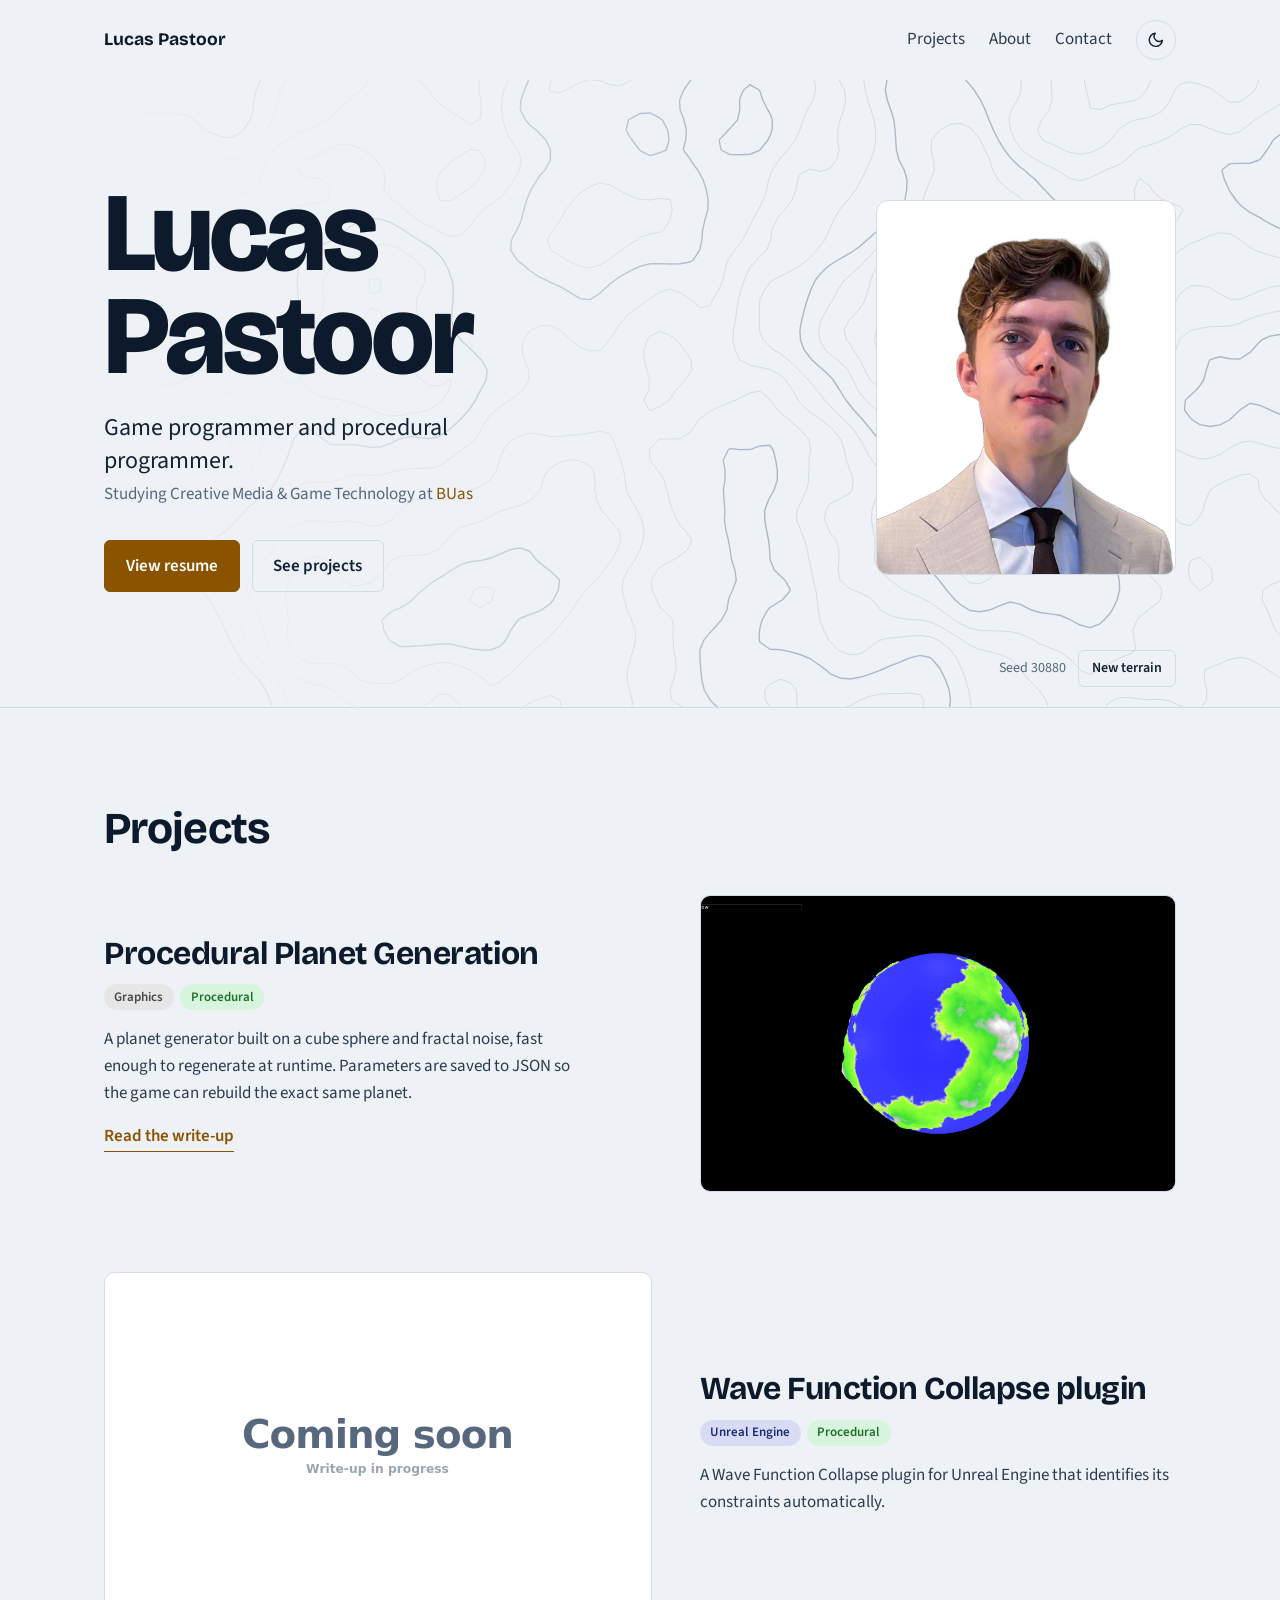
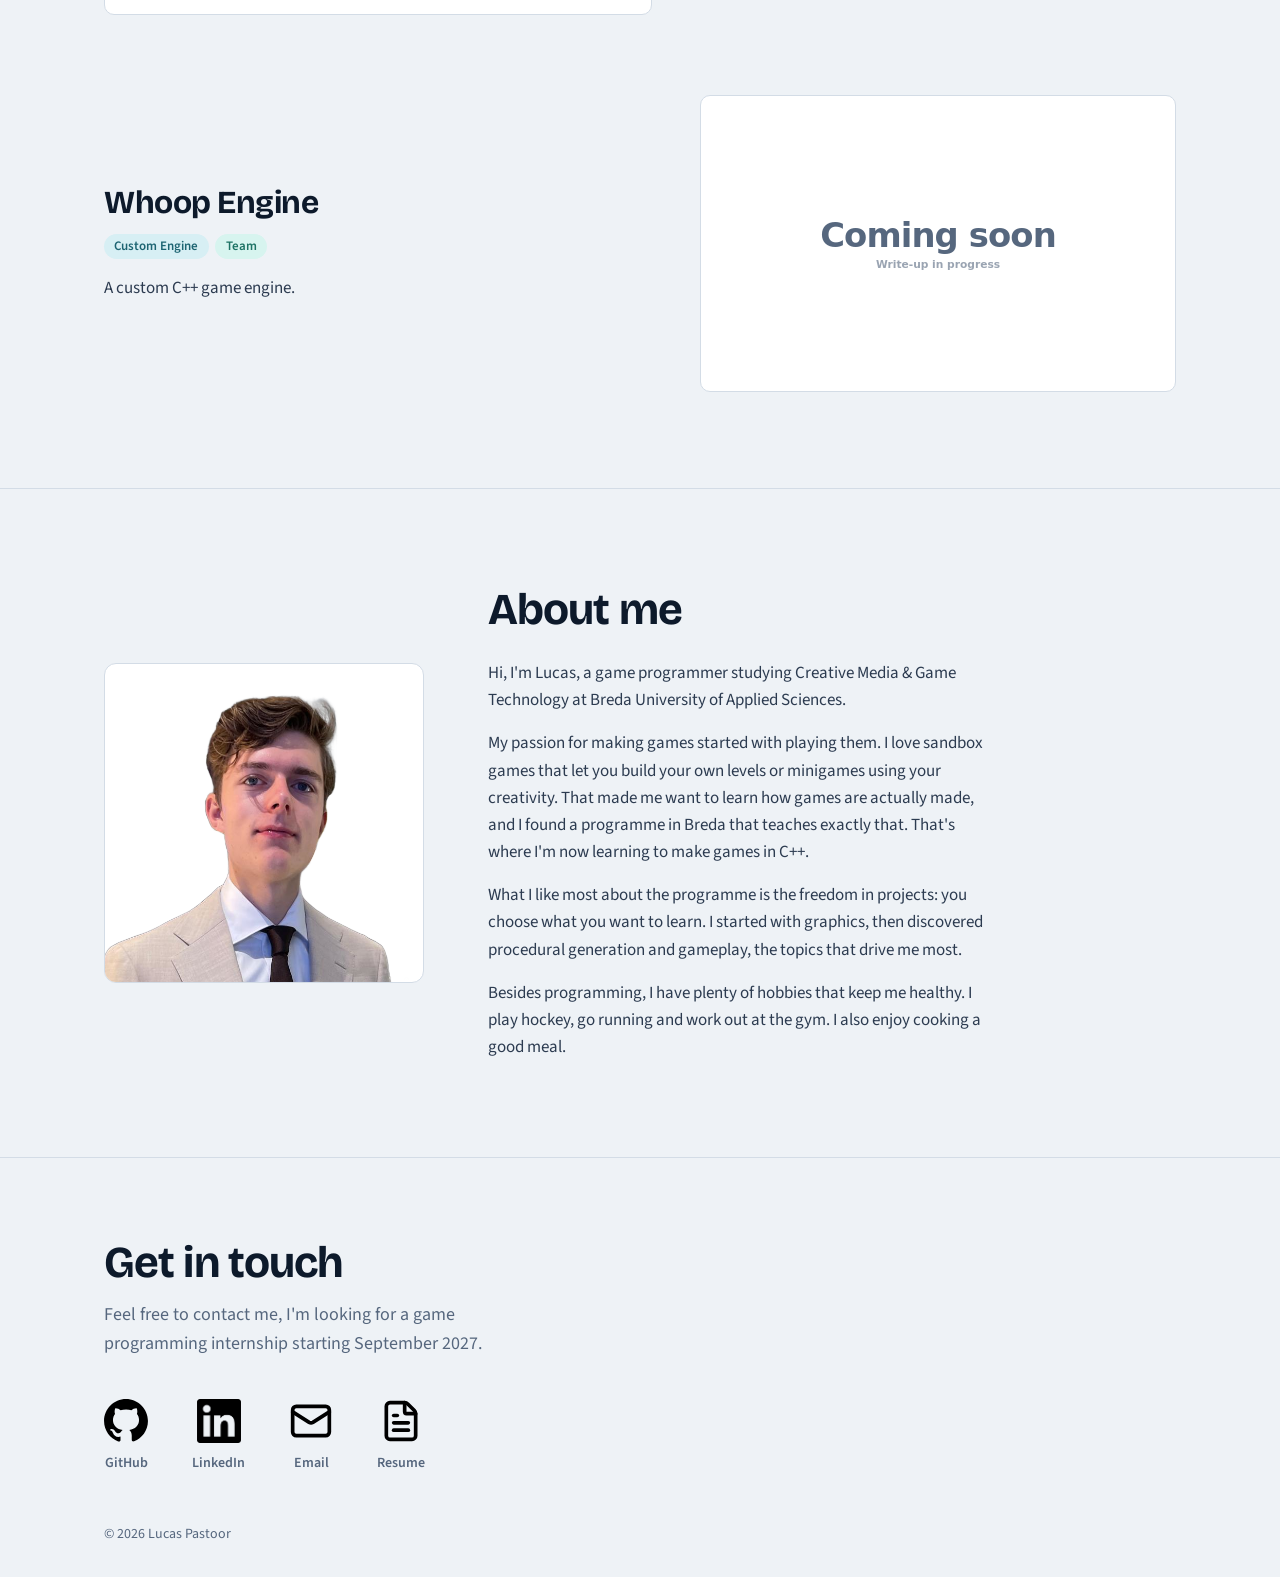
==== commit b8017955: "add: added favicon" ====
--- a/index.html
+++ b/index.html
@@ -5,6 +5,9 @@
     <meta charset="UTF-8">
     <meta name="viewport" content="width=device-width, initial-scale=1.0">
     <title>Lucas Pastoor | Game Programmer</title>
+    <link rel="icon" href="assets/media/favicon/favicon.svg" type="image/svg+xml">
+    <link rel="icon" href="assets/media/favicon/favicon-32.png" type="image/png" sizes="32x32">
+    <link rel="apple-touch-icon" href="assets/media/favicon/apple-touch-icon.png">
     <meta name="description"
         content="Lucas Pastoor, game programmer and procedural programmer studying Creative Media & Game Technology at BUas.">
 
